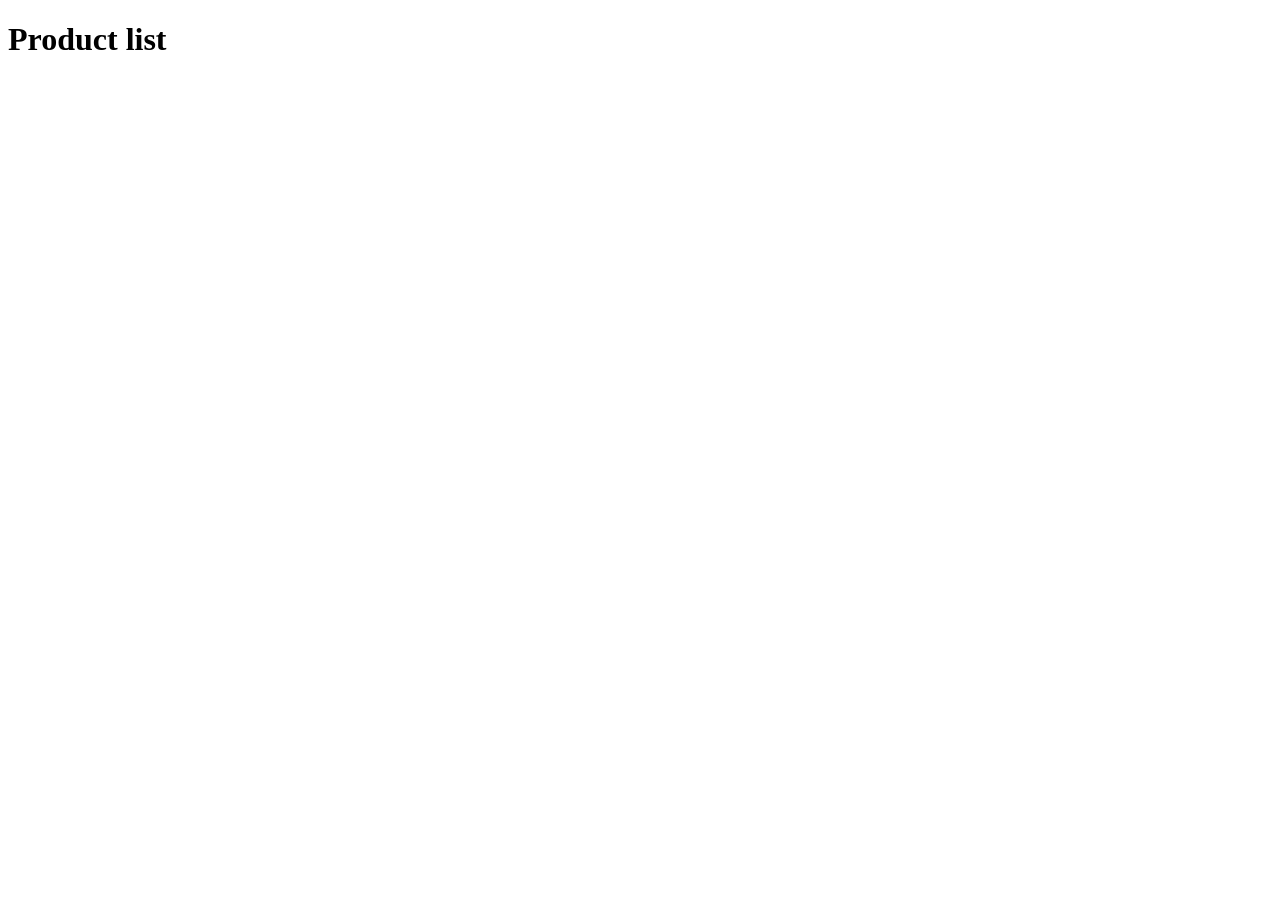
==== index.html @ cfd18629 "Add files via upload" ====
<!doctype html>

<html lang="en">
  <head>
    <title>Product Description | XML</title>
    <link rel="stylesheet" href="style.css" />
  </head>

  <body>
    <h1>Product list</h1>
  </body>

  <script>
    fetch("Products.xml")
      .then((response) => response.text())
      .then((data) => {
        const xml = new DOMParser().parseFromString(data, "application/xml");
        console.log(xml);
      });
  </script>
</html>
---- style.css ----
Products {
  background-color: lightcoral;
}

Product {
  display: block;
  width: 400px;
  color: rgb(141, 6, 62);
  font-size: 20px;
  font-family: Arial, Helvetica, sans-serif;
  border: 10px solid rgb(214, 88, 88);
  border-style: groove;
  background-color: lightpink;
  margin: 15px;
  padding: 25px;
}
Category {
  font-weight: bold;
  text-align: center;
  display: block;
  font-size: 20px;
  letter-spacing: 3px;
  width: 100;
  border: 3px solid rgb(180, 9, 9);
  border-style: dashed;
  background-color: rgb(252, 83, 125);
}

Code {
  display: list-item;
  list-style-type: none;
  margin-left: 10px;
  padding: 5px;
}

Name {
  display: list-item;
  list-style-type: none;
  margin-left: 10px;
  padding: 5px;
}

Description {
  display: list-item;
  list-style-type: none;
  margin-left: 10px;
  padding: 5px;
}

Quantity {
  display: list-item;
  list-style-type: none;
  margin-left: 10px;
  padding: 5px;
}

UnitPrice {
  display: list-item;
  list-style-type: none;
  margin-left: 10px;
  padding: 5px;
}
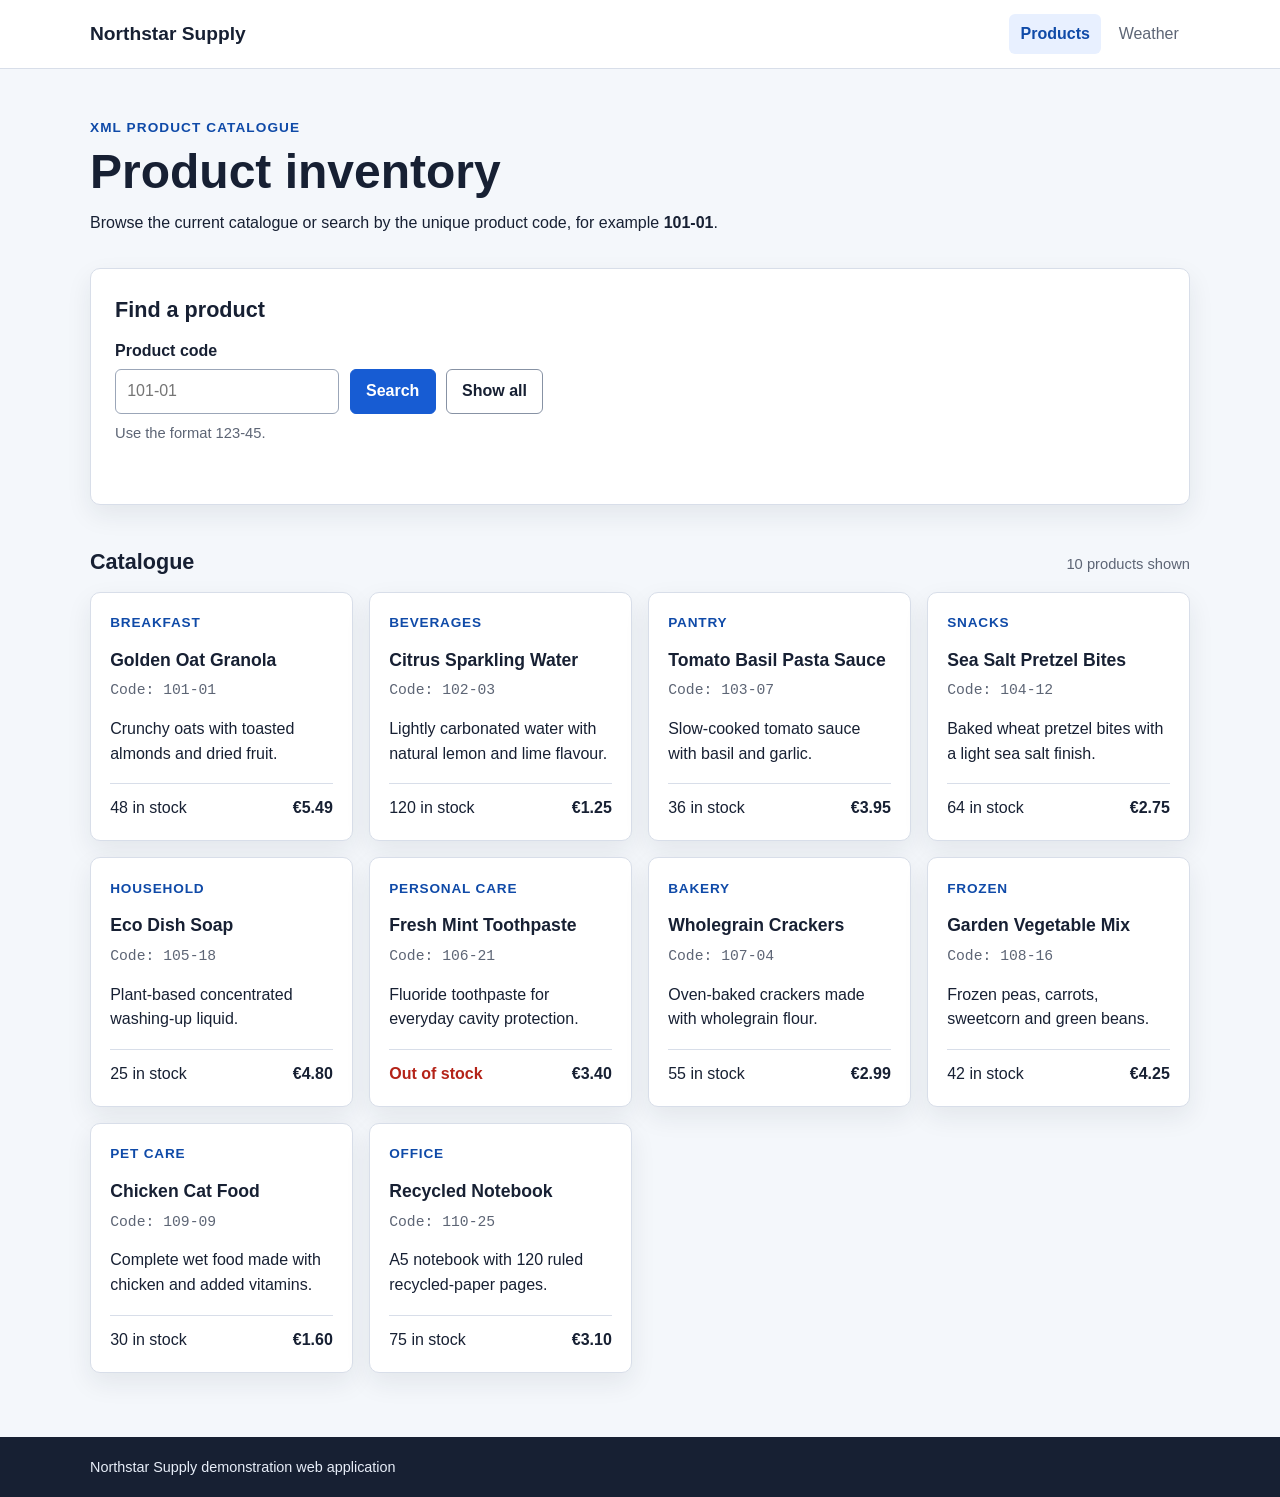
==== commit 8025ccc9: "Updates" ====
--- a/index.html
+++ b/index.html
@@ -1,21 +1,79 @@
-<!doctype html>
-
-<html lang="en">
-  <head>
-    <title>Product Description | XML</title>
-    <link rel="stylesheet" href="style.css" />
-  </head>
-
-  <body>
-    <h1>Product list</h1>
-  </body>
-
-  <script>
-    fetch("Products.xml")
-      .then((response) => response.text())
-      .then((data) => {
-        const xml = new DOMParser().parseFromString(data, "application/xml");
-        console.log(xml);
-      });
-  </script>
-</html>
+<!doctype html>
+<html lang="en">
+  <head>
+    <meta charset="UTF-8" />
+    <meta name="viewport" content="width=device-width, initial-scale=1.0" />
+    <meta
+      name="description"
+      content="Browse and search the product inventory stored in XML."
+    />
+    <title>Northstar Supply | Product Inventory</title>
+    <link rel="stylesheet" href="style.css" />
+    <script src="products.js" defer></script>
+  </head>
+  <body>
+    <header class="site-header">
+      <div class="container header-content">
+        <a class="brand" href="index.html">Northstar Supply</a>
+        <nav aria-label="Main navigation">
+          <a class="nav-link active" href="index.html" aria-current="page"
+            >Products</a
+          >
+          <a class="nav-link" href="weather.html">Weather</a>
+        </nav>
+      </div>
+    </header>
+    <main class="container">
+      <section class="hero" aria-labelledby="page-title">
+        <p class="eyebrow">XML product catalogue</p>
+        <h1 id="page-title">Product inventory</h1>
+        <p>
+          Browse the current catalogue or search by the unique product code, for
+          example <strong>101-01</strong>.
+        </p>
+      </section>
+      <section class="search-panel" aria-labelledby="search-title">
+        <h2 id="search-title">Find a product</h2>
+        <!-- The pattern mirrors the product-code rule in Products.xml. -->
+        <form id="product-search-form" novalidate>
+          <label for="product-code">Product code</label>
+          <div class="search-controls">
+            <input
+              id="product-code"
+              name="product-code"
+              type="text"
+              inputmode="numeric"
+              placeholder="101-01"
+              pattern="[0-9]{3}-[0-9]{2}"
+              maxlength="6"
+              aria-describedby="product-code-help"
+            />
+            <button type="submit">Search</button>
+            <button class="button-secondary" id="show-all-button" type="button">
+              Show all
+            </button>
+          </div>
+          <p id="product-code-help" class="help-text">Use the format 123-45.</p>
+        </form>
+        <p
+          id="search-message"
+          class="status-message"
+          role="status"
+          aria-live="polite"
+        ></p>
+      </section>
+      <section aria-labelledby="catalogue-title">
+        <div class="section-heading">
+          <h2 id="catalogue-title">Catalogue</h2>
+          <p id="product-count" class="muted-text"></p>
+        </div>
+        <div id="product-results" class="product-grid" aria-live="polite"></div>
+      </section>
+    </main>
+    <footer class="site-footer">
+      <div class="container">
+        Northstar Supply demonstration web application
+      </div>
+    </footer>
+  </body>
+</html>
--- a/style.css
+++ b/style.css
@@ -1,62 +1,266 @@
-Products {
-  background-color: lightcoral;
-}
-
-Product {
-  display: block;
-  width: 400px;
-  color: rgb(141, 6, 62);
-  font-size: 20px;
-  font-family: Arial, Helvetica, sans-serif;
-  border: 10px solid rgb(214, 88, 88);
-  border-style: groove;
-  background-color: lightpink;
-  margin: 15px;
-  padding: 25px;
-}
-Category {
-  font-weight: bold;
-  text-align: center;
-  display: block;
-  font-size: 20px;
-  letter-spacing: 3px;
-  width: 100;
-  border: 3px solid rgb(180, 9, 9);
-  border-style: dashed;
-  background-color: rgb(252, 83, 125);
-}
-
-Code {
-  display: list-item;
-  list-style-type: none;
-  margin-left: 10px;
-  padding: 5px;
-}
-
-Name {
-  display: list-item;
-  list-style-type: none;
-  margin-left: 10px;
-  padding: 5px;
-}
-
-Description {
-  display: list-item;
-  list-style-type: none;
-  margin-left: 10px;
-  padding: 5px;
-}
-
-Quantity {
-  display: list-item;
-  list-style-type: none;
-  margin-left: 10px;
-  padding: 5px;
-}
-
-UnitPrice {
-  display: list-item;
-  list-style-type: none;
-  margin-left: 10px;
-  padding: 5px;
-}
+:root {
+  --ink: #172033;
+  --muted: #5d6575;
+  --surface: #fff;
+  --surface-soft: #f4f7fb;
+  --border: #d8dee9;
+  --accent: #175cd3;
+  --accent-dark: #0f4aa8;
+  --success: #067647;
+  --error: #b42318;
+  --shadow: 0 10px 26px rgba(23, 32, 51, 0.08);
+}
+* {
+  box-sizing: border-box;
+}
+body {
+  margin: 0;
+  color: var(--ink);
+  background: var(--surface-soft);
+  font-family: Arial, Helvetica, sans-serif;
+  line-height: 1.55;
+}
+.container {
+  width: min(1100px, calc(100% - 2rem));
+  margin: 0 auto;
+}
+.site-header {
+  background: var(--surface);
+  border-bottom: 1px solid var(--border);
+}
+.header-content {
+  min-height: 68px;
+  display: flex;
+  align-items: center;
+  justify-content: space-between;
+  gap: 1rem;
+}
+.brand {
+  color: var(--ink);
+  font-size: 1.2rem;
+  font-weight: 700;
+  text-decoration: none;
+}
+nav {
+  display: flex;
+  gap: 0.4rem;
+}
+.nav-link {
+  color: var(--muted);
+  border-radius: 6px;
+  padding: 0.45rem 0.7rem;
+  text-decoration: none;
+}
+.nav-link:hover,
+.nav-link.active {
+  color: var(--accent-dark);
+  background: #e8f0ff;
+  font-weight: 700;
+}
+main {
+  padding: 3rem 0 4rem;
+}
+.hero {
+  max-width: 760px;
+  margin-bottom: 2rem;
+}
+.eyebrow {
+  color: var(--accent-dark);
+  font-size: 0.85rem;
+  font-weight: 700;
+  letter-spacing: 0.08em;
+  margin: 0 0 0.4rem;
+  text-transform: uppercase;
+}
+h1,
+h2,
+h3,
+p {
+  margin-top: 0;
+}
+h1 {
+  font-size: clamp(2rem, 5vw, 3rem);
+  line-height: 1.15;
+  margin-bottom: 0.7rem;
+}
+h2 {
+  font-size: 1.35rem;
+  margin-bottom: 0.8rem;
+}
+h3 {
+  font-size: 1.1rem;
+  margin-bottom: 0.35rem;
+}
+.search-panel,
+.weather-form,
+.weather-results,
+.product-card {
+  background: var(--surface);
+  border: 1px solid var(--border);
+  border-radius: 10px;
+  box-shadow: var(--shadow);
+}
+.search-panel,
+.weather-form {
+  padding: 1.5rem;
+  margin-bottom: 2.5rem;
+}
+.search-controls {
+  display: flex;
+  flex-wrap: wrap;
+  gap: 0.65rem;
+}
+label {
+  display: block;
+  font-weight: 700;
+  margin-bottom: 0.35rem;
+}
+input {
+  border: 1px solid #9ba6b8;
+  border-radius: 6px;
+  font: inherit;
+  min-height: 42px;
+  padding: 0.55rem 0.7rem;
+}
+input:focus {
+  border-color: var(--accent);
+  outline: 3px solid #c9dcff;
+}
+button {
+  background: var(--accent);
+  border: 1px solid var(--accent);
+  border-radius: 6px;
+  color: #fff;
+  cursor: pointer;
+  font: inherit;
+  font-weight: 700;
+  min-height: 42px;
+  padding: 0.55rem 0.95rem;
+}
+button:hover {
+  background: var(--accent-dark);
+  border-color: var(--accent-dark);
+}
+.button-secondary {
+  background: var(--surface);
+  border-color: #8792a4;
+  color: var(--ink);
+}
+.button-secondary:hover {
+  background: #eef2f7;
+  color: var(--ink);
+}
+.help-text,
+.muted-text {
+  color: var(--muted);
+  font-size: 0.92rem;
+  margin: 0.5rem 0 0;
+}
+.status-message {
+  min-height: 1.5rem;
+  font-weight: 700;
+  margin: 0.75rem 0 0;
+}
+.status-message.error {
+  color: var(--error);
+}
+.status-message.success {
+  color: var(--success);
+}
+.section-heading {
+  align-items: baseline;
+  display: flex;
+  flex-wrap: wrap;
+  justify-content: space-between;
+  gap: 0.5rem;
+}
+.product-grid {
+  display: grid;
+  gap: 1rem;
+  grid-template-columns: repeat(auto-fit, minmax(235px, 1fr));
+}
+.product-card {
+  padding: 1.2rem;
+}
+.product-category {
+  color: var(--accent-dark);
+  font-size: 0.85rem;
+  font-weight: 700;
+  letter-spacing: 0.06em;
+  text-transform: uppercase;
+}
+.product-code {
+  color: var(--muted);
+  font-family: Consolas, monospace;
+  font-size: 0.92rem;
+}
+.product-description {
+  min-height: 3.15rem;
+}
+.product-meta {
+  border-top: 1px solid var(--border);
+  display: flex;
+  justify-content: space-between;
+  margin-top: 1rem;
+  padding-top: 0.75rem;
+}
+.out-of-stock {
+  color: var(--error);
+  font-weight: 700;
+}
+.weather-layout {
+  display: grid;
+  gap: 1.5rem;
+  grid-template-columns: minmax(0, 1fr) minmax(0, 1fr);
+}
+.weather-form,
+.weather-results {
+  margin: 0;
+  padding: 1.5rem;
+}
+.weather-results {
+  min-height: 260px;
+}
+.weather-details {
+  display: grid;
+  gap: 0.75rem;
+  grid-template-columns: repeat(2, 1fr);
+  margin-top: 1.2rem;
+}
+.weather-details div {
+  background: var(--surface-soft);
+  border-radius: 6px;
+  padding: 0.75rem;
+}
+.weather-details dt {
+  color: var(--muted);
+  font-size: 0.85rem;
+}
+.weather-details dd {
+  font-size: 1.1rem;
+  font-weight: 700;
+  margin: 0.15rem 0 0;
+}
+.form-field {
+  margin-bottom: 1rem;
+}
+.form-field input {
+  width: 100%;
+}
+.site-footer {
+  background: var(--ink);
+  color: #e7edf8;
+  font-size: 0.9rem;
+  padding: 1.2rem 0;
+}
+@media (max-width: 700px) {
+  .header-content {
+    flex-direction: column;
+    align-items: stretch;
+    padding: 0.8rem 0;
+  }
+  .weather-layout,
+  .weather-details {
+    grid-template-columns: 1fr;
+  }
+}
